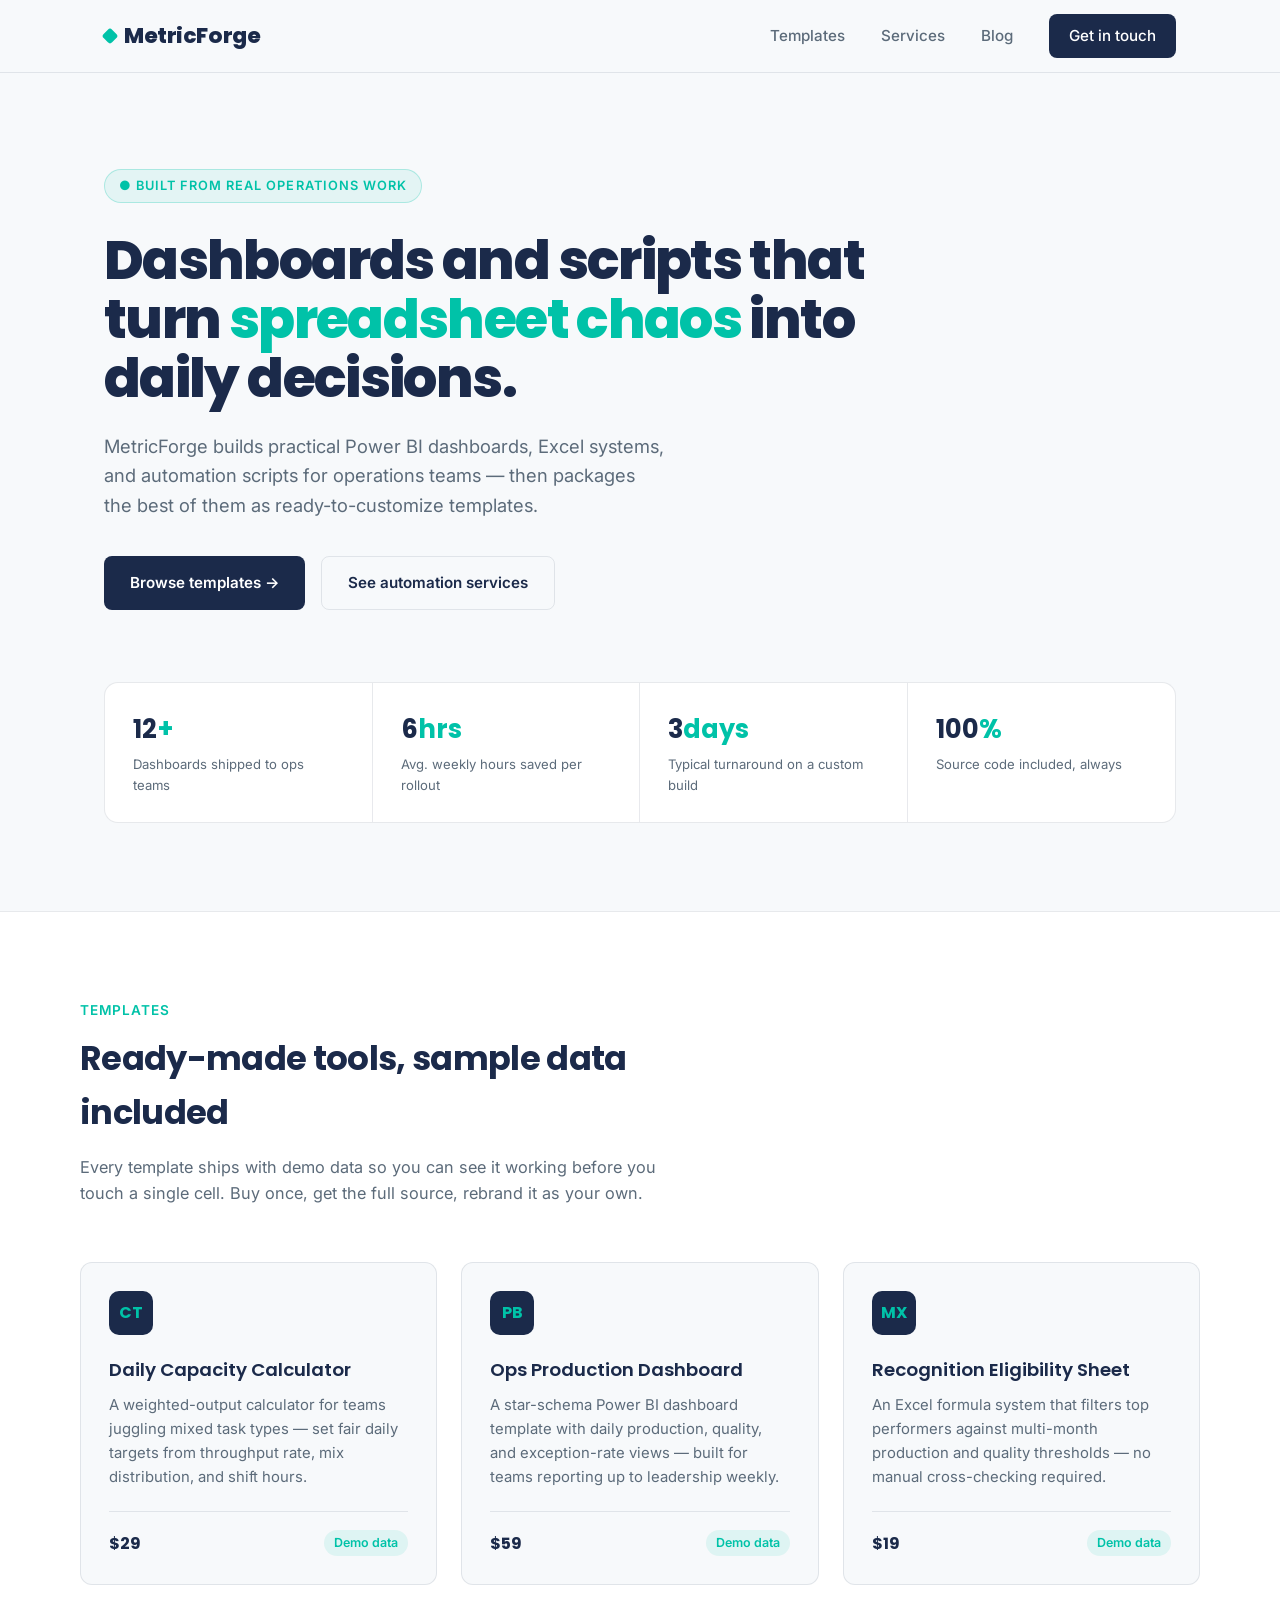
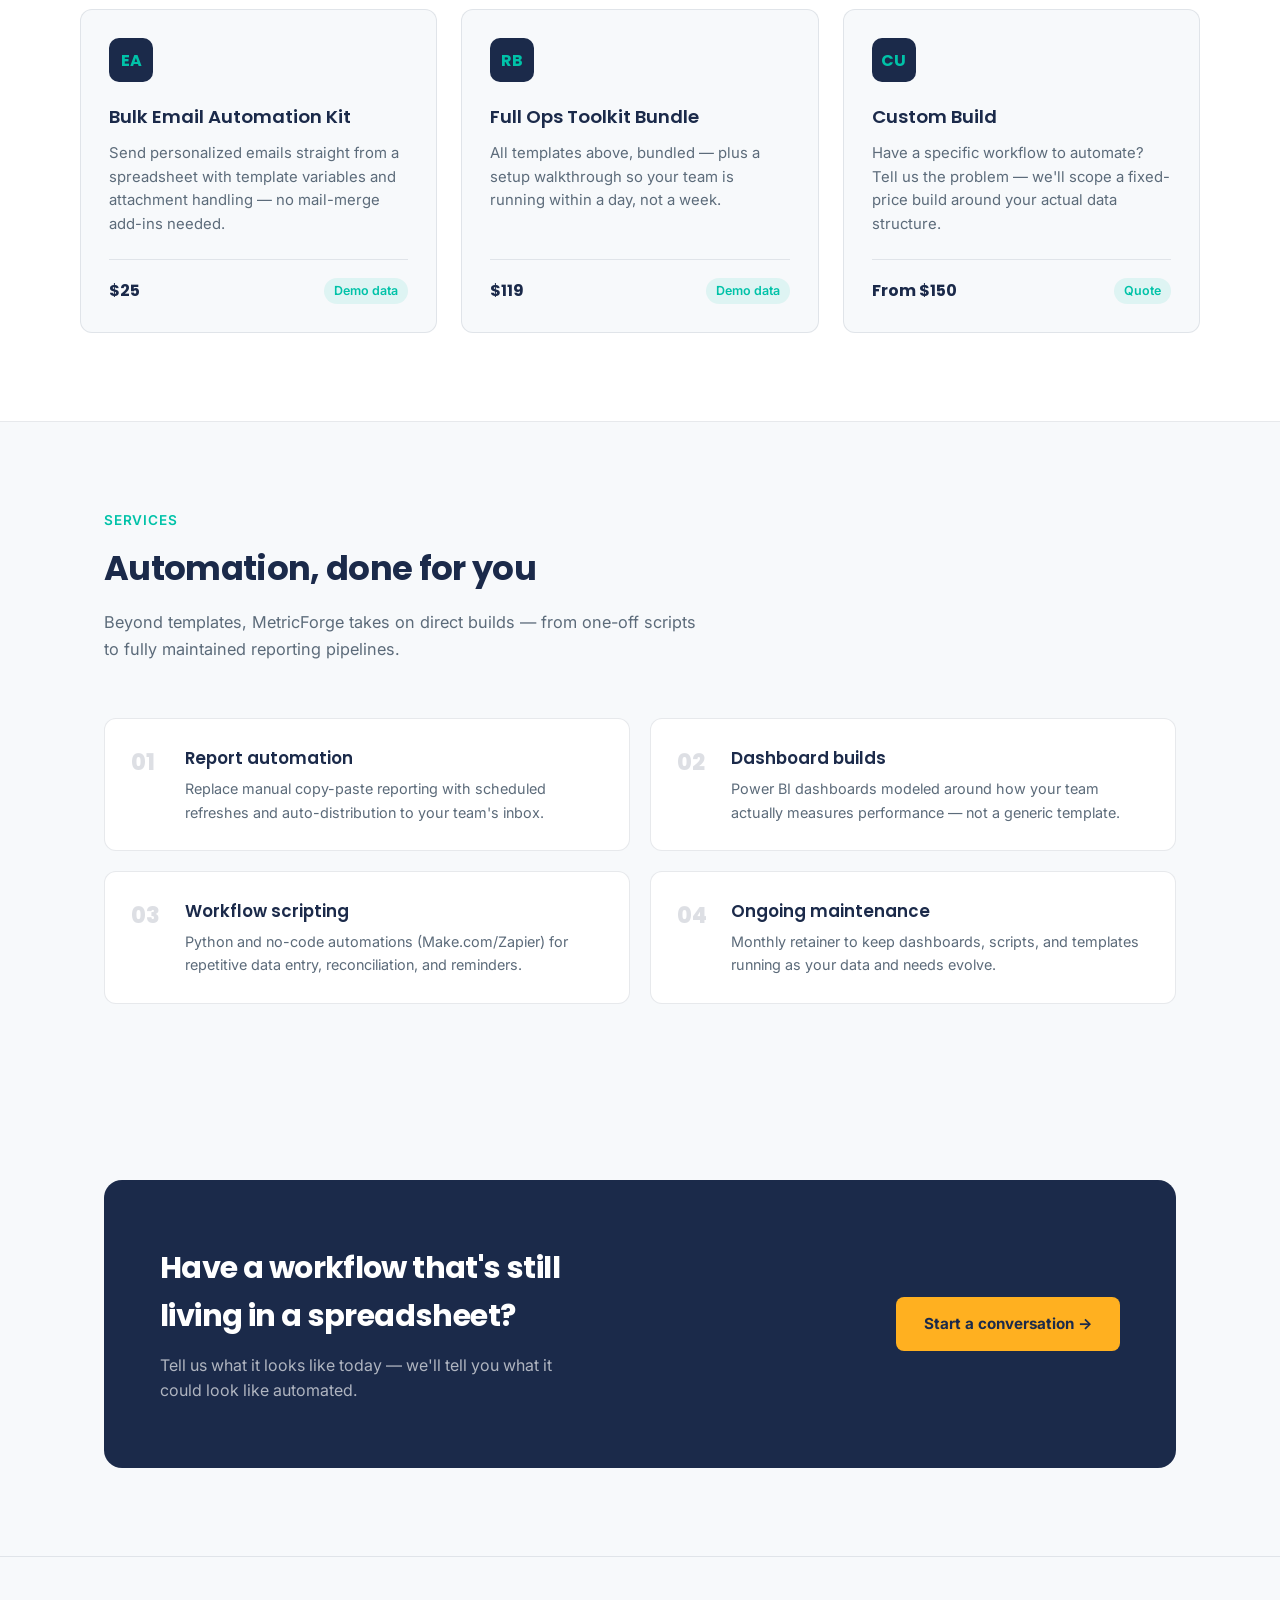
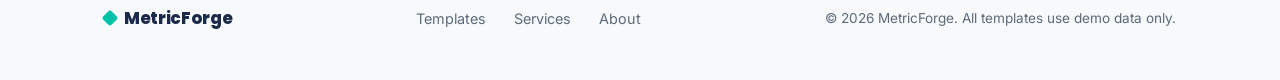
==== index.html @ 1b164b55 "Rename index-1.html to index.html" ====
<!DOCTYPE html>
<html lang="en">
<head>
<meta charset="UTF-8">
<meta name="viewport" content="width=device-width, initial-scale=1.0">
<title>MetricForge — Analytics Templates & Workflow Automation</title>
<link rel="preconnect" href="https://fonts.googleapis.com">
<link rel="preconnect" href="https://fonts.gstatic.com" crossorigin>
<link href="https://fonts.googleapis.com/css2?family=Poppins:wght@500;600;700;800&family=Inter:wght@400;500;600;700&display=swap" rel="stylesheet">
<style>
  :root{
    --navy:#1B2A4A;
    --teal:#00C2A8;
    --slate:#5C6B7A;
    --offwhite:#F7F9FB;
    --amber:#FFB020;
    --navy-80: rgba(27,42,74,0.85);
    --border: rgba(27,42,74,0.10);
  }
  *{box-sizing:border-box; margin:0; padding:0;}
  html{scroll-behavior:smooth;}
  body{
    font-family:'Inter', sans-serif;
    background:var(--offwhite);
    color:var(--navy);
    line-height:1.6;
    -webkit-font-smoothing:antialiased;
  }
  h1,h2,h3,.brand{font-family:'Poppins', sans-serif;}
  a{text-decoration:none; color:inherit;}
  .wrap{max-width:1120px; margin:0 auto; padding:0 24px;}

  /* NAV */
  nav{
    position:sticky; top:0; z-index:50;
    background:rgba(247,249,251,0.92);
    backdrop-filter:blur(8px);
    border-bottom:1px solid var(--border);
  }
  nav .wrap{display:flex; align-items:center; justify-content:space-between; height:72px;}
  .brand{font-weight:800; font-size:1.35rem; letter-spacing:-0.02em; color:var(--navy); display:flex; align-items:center; gap:8px;}
  .brand-mark{
    width:12px; height:12px; background:var(--teal); border-radius:3px;
    display:inline-block; transform:rotate(45deg);
  }
  .nav-links{display:flex; gap:36px; align-items:center;}
  .nav-links a{font-weight:500; font-size:0.95rem; color:var(--slate); transition:color .15s;}
  .nav-links a:hover{color:var(--navy);}
  .nav-cta{
    background:var(--navy); color:#fff !important; padding:10px 20px; border-radius:8px;
    font-weight:600; font-size:0.9rem;
  }

  /* HERO */
  header.hero{padding:96px 0 88px; position:relative; overflow:hidden;}
  .eyebrow{
    display:inline-flex; align-items:center; gap:8px;
    font-size:0.8rem; font-weight:600; letter-spacing:0.08em; text-transform:uppercase;
    color:var(--teal); background:rgba(0,194,168,0.08); border:1px solid rgba(0,194,168,0.25);
    padding:6px 14px; border-radius:999px; margin-bottom:28px;
  }
  .hero h1{
    font-size:3.4rem; font-weight:800; letter-spacing:-0.03em; line-height:1.08;
    max-width:820px; color:var(--navy);
  }
  .hero h1 span{color:var(--teal);}
  .hero p.lede{
    font-size:1.15rem; color:var(--slate); max-width:560px; margin-top:24px; font-weight:400;
  }
  .hero-actions{display:flex; gap:16px; margin-top:36px; flex-wrap:wrap;}
  .btn-primary{
    background:var(--navy); color:#fff; padding:14px 26px; border-radius:8px; font-weight:600;
    font-size:0.95rem; display:inline-flex; align-items:center; gap:8px; transition:transform .15s, box-shadow .15s;
  }
  .btn-primary:hover{transform:translateY(-1px); box-shadow:0 8px 20px rgba(27,42,74,0.18);}
  .btn-ghost{
    border:1.5px solid var(--border); color:var(--navy); padding:14px 26px; border-radius:8px;
    font-weight:600; font-size:0.95rem; transition:border-color .15s, background .15s;
  }
  .btn-ghost:hover{border-color:var(--navy); background:rgba(27,42,74,0.03);}

  /* metric strip - the signature element */
  .metric-strip{
    margin-top:72px; border:1px solid var(--border); border-radius:14px; background:#fff;
    display:grid; grid-template-columns:repeat(4,1fr); overflow:hidden;
  }
  .metric-cell{padding:26px 28px; border-right:1px solid var(--border);}
  .metric-cell:last-child{border-right:none;}
  .metric-cell .num{font-family:'Poppins'; font-weight:700; font-size:1.6rem; color:var(--navy);}
  .metric-cell .num .unit{color:var(--teal);}
  .metric-cell .label{font-size:0.82rem; color:var(--slate); margin-top:4px;}

  /* SECTION HEADERS */
  .section{padding:88px 0;}
  .section-head{max-width:600px; margin-bottom:56px;}
  .section-tag{color:var(--teal); font-weight:600; font-size:0.85rem; letter-spacing:0.06em; text-transform:uppercase;}
  .section-head h2{font-size:2.1rem; font-weight:700; letter-spacing:-0.02em; margin-top:10px; color:var(--navy);}
  .section-head p{color:var(--slate); margin-top:14px; font-size:1.02rem;}

  /* TEMPLATES GRID */
  .templates{background:#fff; border-top:1px solid var(--border); border-bottom:1px solid var(--border);}
  .card-grid{display:grid; grid-template-columns:repeat(3,1fr); gap:24px;}
  .card{
    border:1px solid var(--border); border-radius:12px; padding:28px; background:var(--offwhite);
    display:flex; flex-direction:column; height:100%; transition:border-color .15s, transform .15s;
  }
  .card:hover{border-color:var(--teal); transform:translateY(-3px);}
  .card-icon{
    width:44px; height:44px; border-radius:10px; background:var(--navy);
    display:flex; align-items:center; justify-content:center; margin-bottom:20px;
    font-family:'Poppins'; font-weight:700; color:var(--teal); font-size:1rem;
  }
  .card h3{font-size:1.15rem; font-weight:600; color:var(--navy); margin-bottom:10px;}
  .card p{color:var(--slate); font-size:0.93rem; flex-grow:1;}
  .card-footer{display:flex; align-items:center; justify-content:space-between; margin-top:22px; padding-top:18px; border-top:1px solid var(--border);}
  .price{font-family:'Poppins'; font-weight:700; color:var(--navy);}
  .tag-demo{font-size:0.78rem; color:var(--teal); font-weight:600; background:rgba(0,194,168,0.1); padding:3px 10px; border-radius:999px;}

  /* SERVICES */
  .services-grid{display:grid; grid-template-columns:1fr 1fr; gap:20px;}
  .service-row{
    display:flex; gap:20px; padding:26px; border:1px solid var(--border); border-radius:12px; background:#fff;
  }
  .service-num{font-family:'Poppins'; font-weight:800; font-size:1.4rem; color:rgba(27,42,74,0.15); min-width:34px;}
  .service-row h3{font-size:1.05rem; font-weight:600; margin-bottom:6px; color:var(--navy);}
  .service-row p{color:var(--slate); font-size:0.9rem;}

  /* CTA BAND */
  .cta-band{
    background:var(--navy); border-radius:18px; padding:64px 56px; display:flex;
    align-items:center; justify-content:space-between; gap:40px; flex-wrap:wrap;
  }
  .cta-band h2{color:#fff; font-size:1.9rem; font-weight:700; max-width:440px; letter-spacing:-0.02em;}
  .cta-band p{color:rgba(255,255,255,0.65); margin-top:12px; max-width:420px;}
  .btn-amber{
    background:var(--amber); color:var(--navy); padding:15px 28px; border-radius:8px; font-weight:700;
    font-size:0.95rem; white-space:nowrap;
  }

  footer{padding:48px 0; border-top:1px solid var(--border);}
  footer .wrap{display:flex; justify-content:space-between; align-items:center; flex-wrap:wrap; gap:16px;}
  footer .brand{font-size:1.05rem;}
  footer .foot-links{display:flex; gap:28px;}
  footer .foot-links a{color:var(--slate); font-size:0.9rem;}
  footer .copyright{color:var(--slate); font-size:0.85rem;}

  @media(max-width:860px){
    .hero h1{font-size:2.3rem;}
    .metric-strip{grid-template-columns:repeat(2,1fr);}
    .metric-cell:nth-child(2){border-right:none;}
    .card-grid{grid-template-columns:1fr;}
    .services-grid{grid-template-columns:1fr;}
    .cta-band{flex-direction:column; text-align:center; padding:48px 28px;}
  }
</style>
</head>
<body>

<nav>
  <div class="wrap">
    <a href="#" class="brand"><span class="brand-mark"></span>MetricForge</a>
    <div class="nav-links">
      <a href="#templates">Templates</a>
      <a href="#services">Services</a>
      <a href="blog.html">Blog</a>
      <a href="#contact" class="nav-cta">Get in touch</a>
    </div>
  </div>
</nav>

<header class="hero">
  <div class="wrap">
    <span class="eyebrow">● Built from real operations work</span>
    <h1>Dashboards and scripts that turn <span>spreadsheet chaos</span> into daily decisions.</h1>
    <p class="lede">MetricForge builds practical Power BI dashboards, Excel systems, and automation scripts for operations teams — then packages the best of them as ready-to-customize templates.</p>
    <div class="hero-actions">
      <a href="#templates" class="btn-primary">Browse templates →</a>
      <a href="#services" class="btn-ghost">See automation services</a>
    </div>

    <div class="metric-strip">
      <div class="metric-cell">
        <div class="num">12<span class="unit">+</span></div>
        <div class="label">Dashboards shipped to ops teams</div>
      </div>
      <div class="metric-cell">
        <div class="num">6<span class="unit">hrs</span></div>
        <div class="label">Avg. weekly hours saved per rollout</div>
      </div>
      <div class="metric-cell">
        <div class="num">3<span class="unit">days</span></div>
        <div class="label">Typical turnaround on a custom build</div>
      </div>
      <div class="metric-cell">
        <div class="num">100<span class="unit">%</span></div>
        <div class="label">Source code included, always</div>
      </div>
    </div>
  </div>
</header>

<section class="templates" id="templates">
  <div class="wrap section">
    <div class="section-head">
      <div class="section-tag">Templates</div>
      <h2>Ready-made tools, sample data included</h2>
      <p>Every template ships with demo data so you can see it working before you touch a single cell. Buy once, get the full source, rebrand it as your own.</p>
    </div>

    <div class="card-grid">
      <div class="card">
        <div class="card-icon">CT</div>
        <h3>Daily Capacity Calculator</h3>
        <p>A weighted-output calculator for teams juggling mixed task types — set fair daily targets from throughput rate, mix distribution, and shift hours.</p>
        <div class="card-footer">
          <span class="price">$29</span>
          <span class="tag-demo">Demo data</span>
        </div>
      </div>
      <div class="card">
        <div class="card-icon">PB</div>
        <h3>Ops Production Dashboard</h3>
        <p>A star-schema Power BI dashboard template with daily production, quality, and exception-rate views — built for teams reporting up to leadership weekly.</p>
        <div class="card-footer">
          <span class="price">$59</span>
          <span class="tag-demo">Demo data</span>
        </div>
      </div>
      <div class="card">
        <div class="card-icon">MX</div>
        <h3>Recognition Eligibility Sheet</h3>
        <p>An Excel formula system that filters top performers against multi-month production and quality thresholds — no manual cross-checking required.</p>
        <div class="card-footer">
          <span class="price">$19</span>
          <span class="tag-demo">Demo data</span>
        </div>
      </div>
      <div class="card">
        <div class="card-icon">EA</div>
        <h3>Bulk Email Automation Kit</h3>
        <p>Send personalized emails straight from a spreadsheet with template variables and attachment handling — no mail-merge add-ins needed.</p>
        <div class="card-footer">
          <span class="price">$25</span>
          <span class="tag-demo">Demo data</span>
        </div>
      </div>
      <div class="card">
        <div class="card-icon">RB</div>
        <h3>Full Ops Toolkit Bundle</h3>
        <p>All templates above, bundled — plus a setup walkthrough so your team is running within a day, not a week.</p>
        <div class="card-footer">
          <span class="price">$119</span>
          <span class="tag-demo">Demo data</span>
        </div>
      </div>
      <div class="card">
        <div class="card-icon">CU</div>
        <h3>Custom Build</h3>
        <p>Have a specific workflow to automate? Tell us the problem — we'll scope a fixed-price build around your actual data structure.</p>
        <div class="card-footer">
          <span class="price">From $150</span>
          <span class="tag-demo">Quote</span>
        </div>
      </div>
    </div>
  </div>
</section>

<section class="section" id="services">
  <div class="wrap">
    <div class="section-head">
      <div class="section-tag">Services</div>
      <h2>Automation, done for you</h2>
      <p>Beyond templates, MetricForge takes on direct builds — from one-off scripts to fully maintained reporting pipelines.</p>
    </div>
    <div class="services-grid">
      <div class="service-row">
        <div class="service-num">01</div>
        <div>
          <h3>Report automation</h3>
          <p>Replace manual copy-paste reporting with scheduled refreshes and auto-distribution to your team's inbox.</p>
        </div>
      </div>
      <div class="service-row">
        <div class="service-num">02</div>
        <div>
          <h3>Dashboard builds</h3>
          <p>Power BI dashboards modeled around how your team actually measures performance — not a generic template.</p>
        </div>
      </div>
      <div class="service-row">
        <div class="service-num">03</div>
        <div>
          <h3>Workflow scripting</h3>
          <p>Python and no-code automations (Make.com/Zapier) for repetitive data entry, reconciliation, and reminders.</p>
        </div>
      </div>
      <div class="service-row">
        <div class="service-num">04</div>
        <div>
          <h3>Ongoing maintenance</h3>
          <p>Monthly retainer to keep dashboards, scripts, and templates running as your data and needs evolve.</p>
        </div>
      </div>
    </div>
  </div>
</section>

<section class="section">
  <div class="wrap">
    <div class="cta-band">
      <div>
        <h2>Have a workflow that's still living in a spreadsheet?</h2>
        <p>Tell us what it looks like today — we'll tell you what it could look like automated.</p>
      </div>
      <a href="#contact" class="btn-amber">Start a conversation →</a>
    </div>
  </div>
</section>

<footer id="contact">
  <div class="wrap">
    <a href="#" class="brand"><span class="brand-mark"></span>MetricForge</a>
    <div class="foot-links">
      <a href="#templates">Templates</a>
      <a href="#services">Services</a>
      <a href="#about">About</a>
    </div>
    <div class="copyright">© 2026 MetricForge. All templates use demo data only.</div>
  </div>
</footer>

</body>
</html>
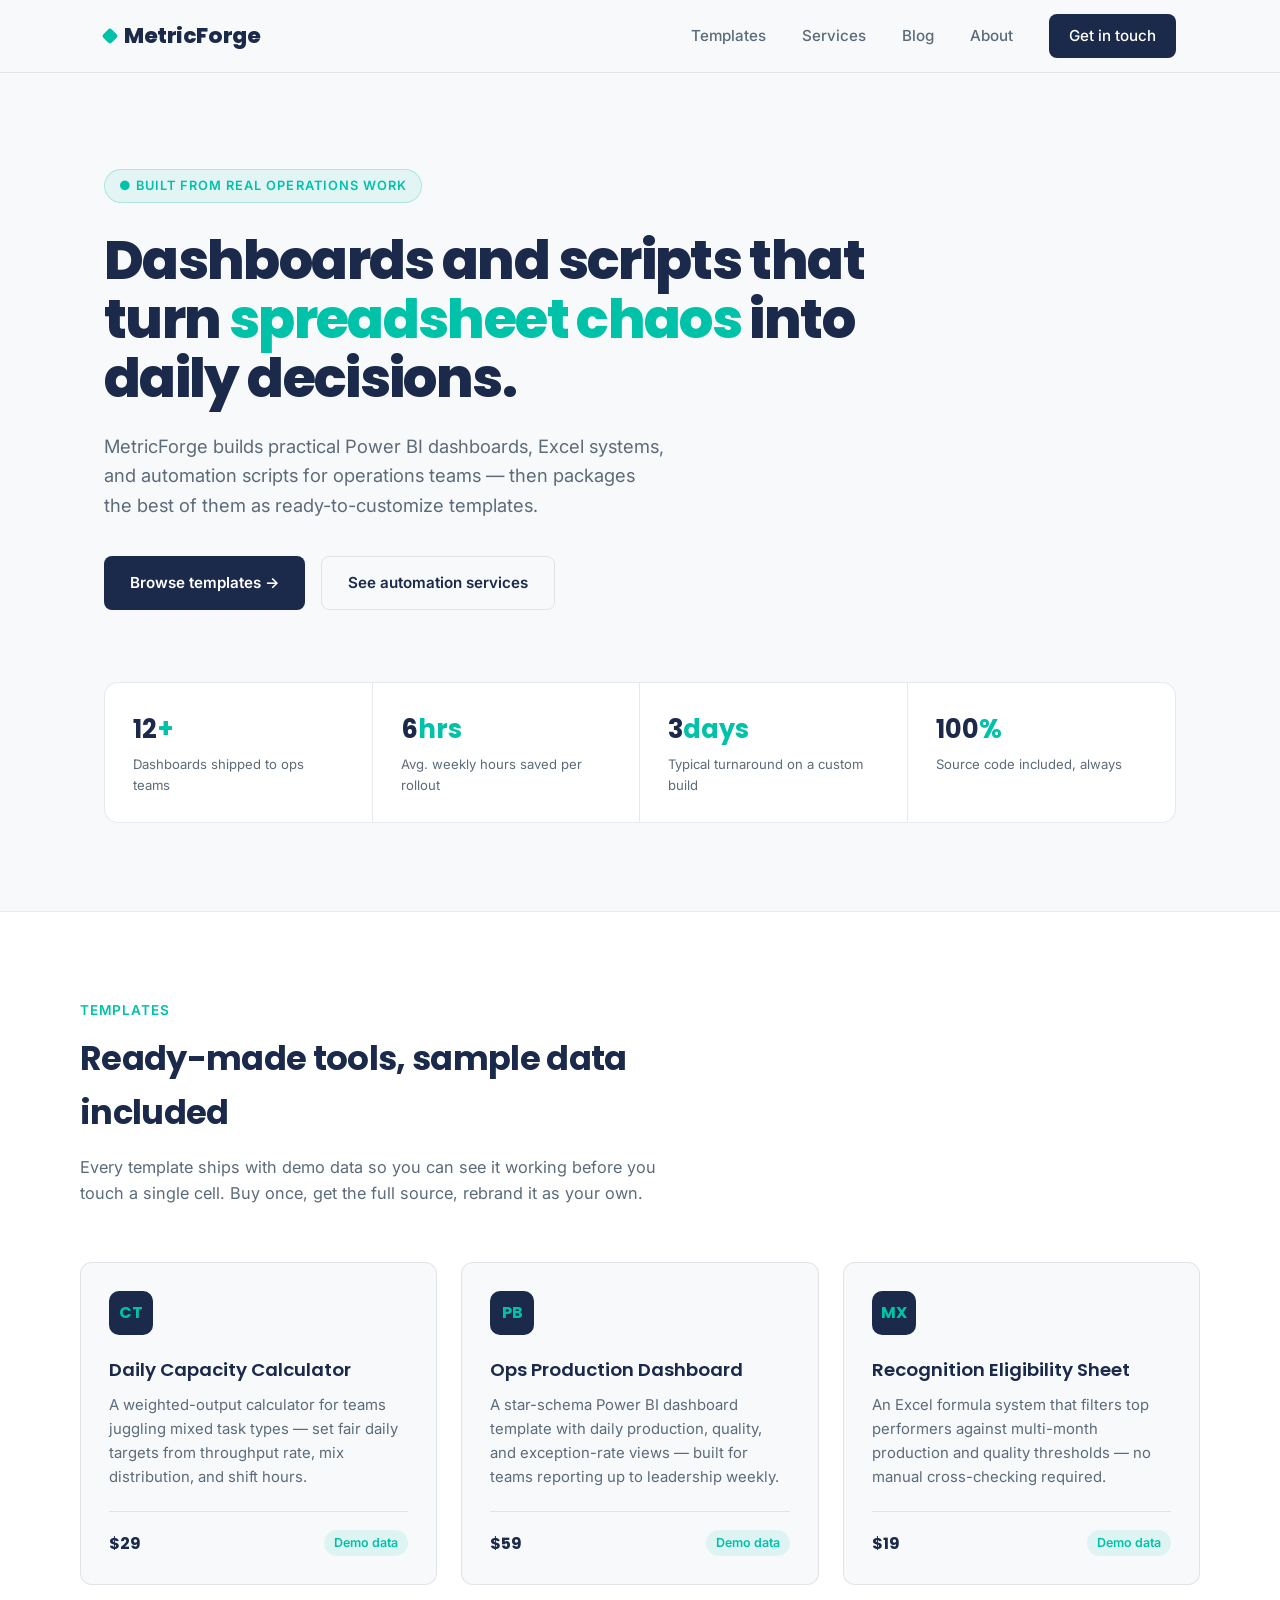
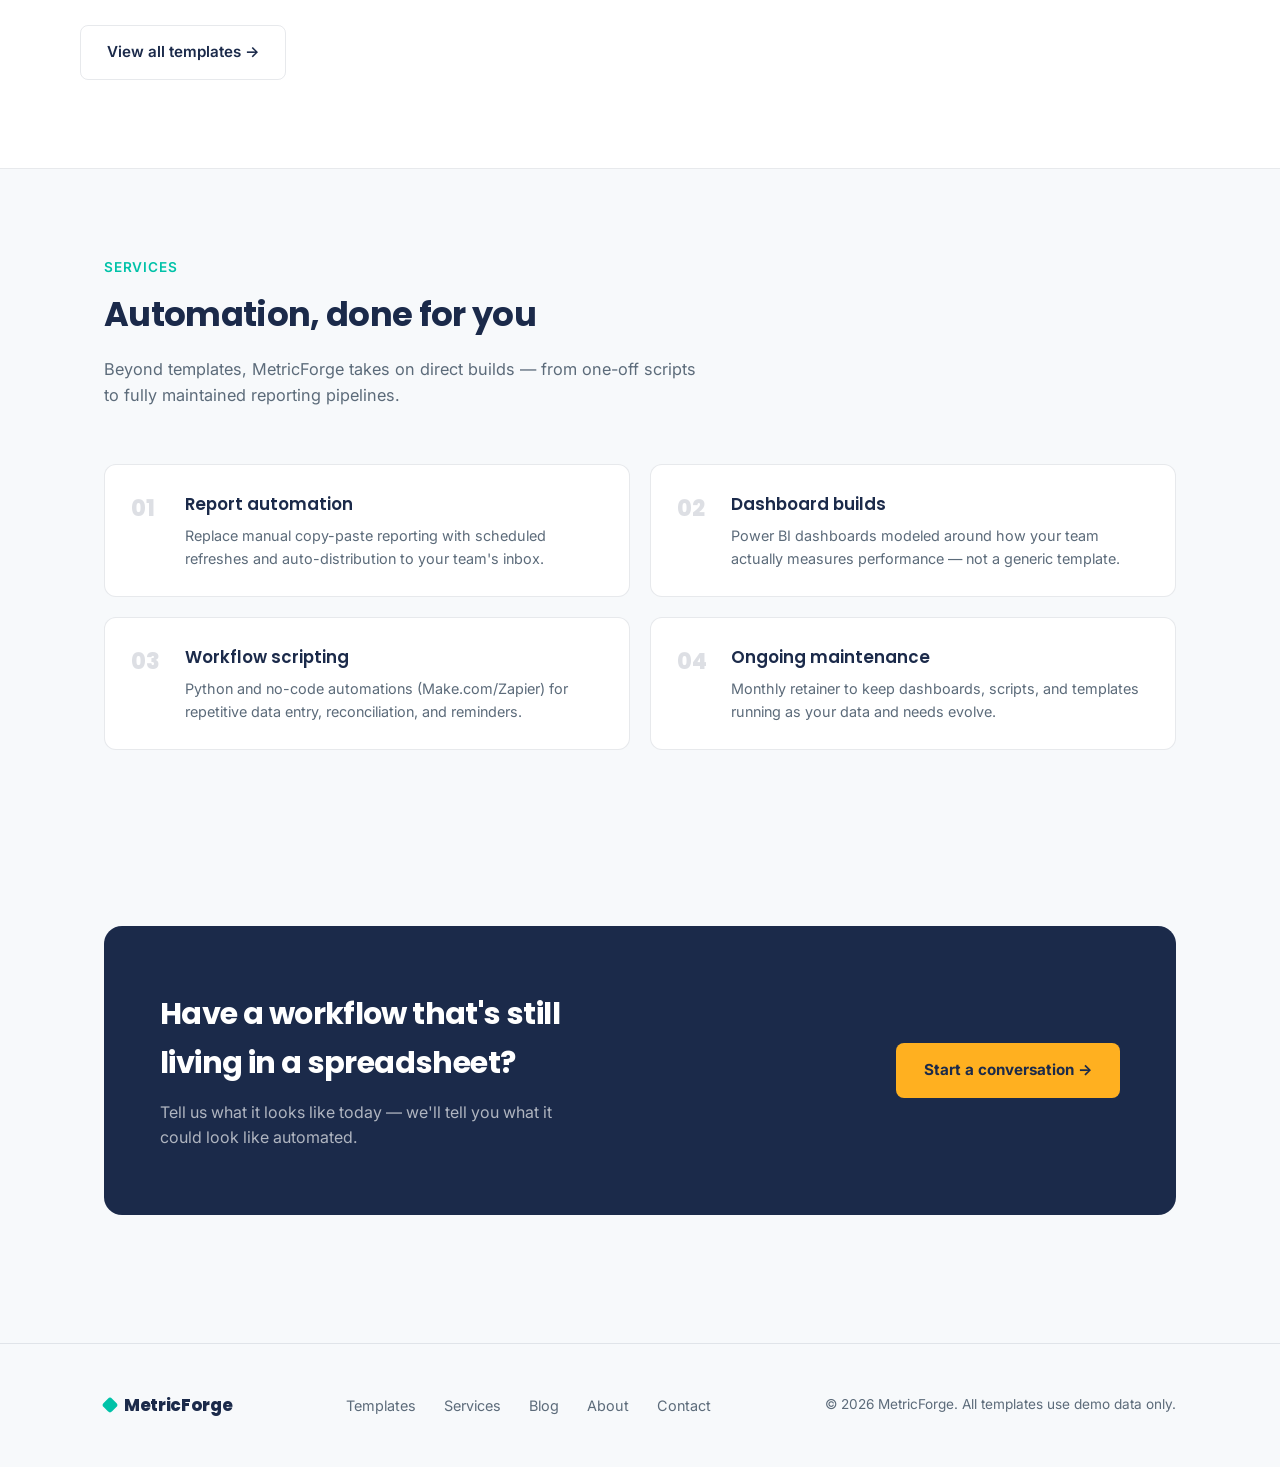
==== commit 4f710726: "Add files via upload" ====
--- a/index.html
+++ b/index.html
@@ -4,82 +4,17 @@
 <meta charset="UTF-8">
 <meta name="viewport" content="width=device-width, initial-scale=1.0">
 <title>MetricForge — Analytics Templates & Workflow Automation</title>
+<meta name="description" content="Practical Power BI dashboards, Excel systems, and automation scripts for operations teams — plus ready-to-customize templates with full source code.">
 <link rel="preconnect" href="https://fonts.googleapis.com">
 <link rel="preconnect" href="https://fonts.gstatic.com" crossorigin>
 <link href="https://fonts.googleapis.com/css2?family=Poppins:wght@500;600;700;800&family=Inter:wght@400;500;600;700&display=swap" rel="stylesheet">
+<link rel="stylesheet" href="style.css">
 <style>
-  :root{
-    --navy:#1B2A4A;
-    --teal:#00C2A8;
-    --slate:#5C6B7A;
-    --offwhite:#F7F9FB;
-    --amber:#FFB020;
-    --navy-80: rgba(27,42,74,0.85);
-    --border: rgba(27,42,74,0.10);
-  }
-  *{box-sizing:border-box; margin:0; padding:0;}
-  html{scroll-behavior:smooth;}
-  body{
-    font-family:'Inter', sans-serif;
-    background:var(--offwhite);
-    color:var(--navy);
-    line-height:1.6;
-    -webkit-font-smoothing:antialiased;
-  }
-  h1,h2,h3,.brand{font-family:'Poppins', sans-serif;}
-  a{text-decoration:none; color:inherit;}
-  .wrap{max-width:1120px; margin:0 auto; padding:0 24px;}
-
-  /* NAV */
-  nav{
-    position:sticky; top:0; z-index:50;
-    background:rgba(247,249,251,0.92);
-    backdrop-filter:blur(8px);
-    border-bottom:1px solid var(--border);
-  }
-  nav .wrap{display:flex; align-items:center; justify-content:space-between; height:72px;}
-  .brand{font-weight:800; font-size:1.35rem; letter-spacing:-0.02em; color:var(--navy); display:flex; align-items:center; gap:8px;}
-  .brand-mark{
-    width:12px; height:12px; background:var(--teal); border-radius:3px;
-    display:inline-block; transform:rotate(45deg);
-  }
-  .nav-links{display:flex; gap:36px; align-items:center;}
-  .nav-links a{font-weight:500; font-size:0.95rem; color:var(--slate); transition:color .15s;}
-  .nav-links a:hover{color:var(--navy);}
-  .nav-cta{
-    background:var(--navy); color:#fff !important; padding:10px 20px; border-radius:8px;
-    font-weight:600; font-size:0.9rem;
-  }
-
-  /* HERO */
   header.hero{padding:96px 0 88px; position:relative; overflow:hidden;}
-  .eyebrow{
-    display:inline-flex; align-items:center; gap:8px;
-    font-size:0.8rem; font-weight:600; letter-spacing:0.08em; text-transform:uppercase;
-    color:var(--teal); background:rgba(0,194,168,0.08); border:1px solid rgba(0,194,168,0.25);
-    padding:6px 14px; border-radius:999px; margin-bottom:28px;
-  }
-  .hero h1{
-    font-size:3.4rem; font-weight:800; letter-spacing:-0.03em; line-height:1.08;
-    max-width:820px; color:var(--navy);
-  }
+  .hero h1{font-size:3.4rem; font-weight:800; letter-spacing:-0.03em; line-height:1.08; max-width:820px; color:var(--navy);}
   .hero h1 span{color:var(--teal);}
-  .hero p.lede{
-    font-size:1.15rem; color:var(--slate); max-width:560px; margin-top:24px; font-weight:400;
-  }
+  .hero p.lede{font-size:1.15rem; color:var(--slate); max-width:560px; margin-top:24px;}
   .hero-actions{display:flex; gap:16px; margin-top:36px; flex-wrap:wrap;}
-  .btn-primary{
-    background:var(--navy); color:#fff; padding:14px 26px; border-radius:8px; font-weight:600;
-    font-size:0.95rem; display:inline-flex; align-items:center; gap:8px; transition:transform .15s, box-shadow .15s;
-  }
-  .btn-primary:hover{transform:translateY(-1px); box-shadow:0 8px 20px rgba(27,42,74,0.18);}
-  .btn-ghost{
-    border:1.5px solid var(--border); color:var(--navy); padding:14px 26px; border-radius:8px;
-    font-weight:600; font-size:0.95rem; transition:border-color .15s, background .15s;
-  }
-  .btn-ghost:hover{border-color:var(--navy); background:rgba(27,42,74,0.03);}
-
-  /* metric strip - the signature element */
   .metric-strip{
     margin-top:72px; border:1px solid var(--border); border-radius:14px; background:#fff;
     display:grid; grid-template-columns:repeat(4,1fr); overflow:hidden;
@@ -89,68 +24,18 @@
   .metric-cell .num{font-family:'Poppins'; font-weight:700; font-size:1.6rem; color:var(--navy);}
   .metric-cell .num .unit{color:var(--teal);}
   .metric-cell .label{font-size:0.82rem; color:var(--slate); margin-top:4px;}
-
-  /* SECTION HEADERS */
-  .section{padding:88px 0;}
-  .section-head{max-width:600px; margin-bottom:56px;}
-  .section-tag{color:var(--teal); font-weight:600; font-size:0.85rem; letter-spacing:0.06em; text-transform:uppercase;}
-  .section-head h2{font-size:2.1rem; font-weight:700; letter-spacing:-0.02em; margin-top:10px; color:var(--navy);}
-  .section-head p{color:var(--slate); margin-top:14px; font-size:1.02rem;}
-
-  /* TEMPLATES GRID */
-  .templates{background:#fff; border-top:1px solid var(--border); border-bottom:1px solid var(--border);}
-  .card-grid{display:grid; grid-template-columns:repeat(3,1fr); gap:24px;}
-  .card{
-    border:1px solid var(--border); border-radius:12px; padding:28px; background:var(--offwhite);
-    display:flex; flex-direction:column; height:100%; transition:border-color .15s, transform .15s;
-  }
-  .card:hover{border-color:var(--teal); transform:translateY(-3px);}
-  .card-icon{
-    width:44px; height:44px; border-radius:10px; background:var(--navy);
-    display:flex; align-items:center; justify-content:center; margin-bottom:20px;
-    font-family:'Poppins'; font-weight:700; color:var(--teal); font-size:1rem;
-  }
-  .card h3{font-size:1.15rem; font-weight:600; color:var(--navy); margin-bottom:10px;}
-  .card p{color:var(--slate); font-size:0.93rem; flex-grow:1;}
-  .card-footer{display:flex; align-items:center; justify-content:space-between; margin-top:22px; padding-top:18px; border-top:1px solid var(--border);}
-  .price{font-family:'Poppins'; font-weight:700; color:var(--navy);}
-  .tag-demo{font-size:0.78rem; color:var(--teal); font-weight:600; background:rgba(0,194,168,0.1); padding:3px 10px; border-radius:999px;}
-
-  /* SERVICES */
+  .templates-section{background:#fff; border-top:1px solid var(--border); border-bottom:1px solid var(--border);}
+  .templates-section .card{background:var(--offwhite);}
   .services-grid{display:grid; grid-template-columns:1fr 1fr; gap:20px;}
-  .service-row{
-    display:flex; gap:20px; padding:26px; border:1px solid var(--border); border-radius:12px; background:#fff;
-  }
+  .service-row{display:flex; gap:20px; padding:26px; border:1px solid var(--border); border-radius:12px; background:#fff;}
   .service-num{font-family:'Poppins'; font-weight:800; font-size:1.4rem; color:rgba(27,42,74,0.15); min-width:34px;}
   .service-row h3{font-size:1.05rem; font-weight:600; margin-bottom:6px; color:var(--navy);}
   .service-row p{color:var(--slate); font-size:0.9rem;}
-
-  /* CTA BAND */
-  .cta-band{
-    background:var(--navy); border-radius:18px; padding:64px 56px; display:flex;
-    align-items:center; justify-content:space-between; gap:40px; flex-wrap:wrap;
-  }
-  .cta-band h2{color:#fff; font-size:1.9rem; font-weight:700; max-width:440px; letter-spacing:-0.02em;}
-  .cta-band p{color:rgba(255,255,255,0.65); margin-top:12px; max-width:420px;}
-  .btn-amber{
-    background:var(--amber); color:var(--navy); padding:15px 28px; border-radius:8px; font-weight:700;
-    font-size:0.95rem; white-space:nowrap;
-  }
-
-  footer{padding:48px 0; border-top:1px solid var(--border);}
-  footer .wrap{display:flex; justify-content:space-between; align-items:center; flex-wrap:wrap; gap:16px;}
-  footer .brand{font-size:1.05rem;}
-  footer .foot-links{display:flex; gap:28px;}
-  footer .foot-links a{color:var(--slate); font-size:0.9rem;}
-  footer .copyright{color:var(--slate); font-size:0.85rem;}
-
   @media(max-width:860px){
     .hero h1{font-size:2.3rem;}
     .metric-strip{grid-template-columns:repeat(2,1fr);}
     .metric-cell:nth-child(2){border-right:none;}
-    .card-grid{grid-template-columns:1fr;}
     .services-grid{grid-template-columns:1fr;}
-    .cta-band{flex-direction:column; text-align:center; padding:48px 28px;}
   }
 </style>
 </head>
@@ -158,12 +43,13 @@
 
 <nav>
   <div class="wrap">
-    <a href="#" class="brand"><span class="brand-mark"></span>MetricForge</a>
+    <a href="index.html" class="brand"><span class="brand-mark"></span>MetricForge</a>
     <div class="nav-links">
-      <a href="#templates">Templates</a>
-      <a href="#services">Services</a>
+      <a href="templates.html">Templates</a>
+      <a href="services.html">Services</a>
       <a href="blog.html">Blog</a>
-      <a href="#contact" class="nav-cta">Get in touch</a>
+      <a href="about.html">About</a>
+      <a href="contact.html" class="nav-cta">Get in touch</a>
     </div>
   </div>
 </nav>
@@ -174,8 +60,8 @@
     <h1>Dashboards and scripts that turn <span>spreadsheet chaos</span> into daily decisions.</h1>
     <p class="lede">MetricForge builds practical Power BI dashboards, Excel systems, and automation scripts for operations teams — then packages the best of them as ready-to-customize templates.</p>
     <div class="hero-actions">
-      <a href="#templates" class="btn-primary">Browse templates →</a>
-      <a href="#services" class="btn-ghost">See automation services</a>
+      <a href="templates.html" class="btn-primary">Browse templates →</a>
+      <a href="services.html" class="btn-ghost">See automation services</a>
     </div>
 
     <div class="metric-strip">
@@ -199,7 +85,7 @@
   </div>
 </header>
 
-<section class="templates" id="templates">
+<section class="templates-section">
   <div class="wrap section">
     <div class="section-head">
       <div class="section-tag">Templates</div>
@@ -235,38 +121,14 @@
           <span class="tag-demo">Demo data</span>
         </div>
       </div>
-      <div class="card">
-        <div class="card-icon">EA</div>
-        <h3>Bulk Email Automation Kit</h3>
-        <p>Send personalized emails straight from a spreadsheet with template variables and attachment handling — no mail-merge add-ins needed.</p>
-        <div class="card-footer">
-          <span class="price">$25</span>
-          <span class="tag-demo">Demo data</span>
-        </div>
-      </div>
-      <div class="card">
-        <div class="card-icon">RB</div>
-        <h3>Full Ops Toolkit Bundle</h3>
-        <p>All templates above, bundled — plus a setup walkthrough so your team is running within a day, not a week.</p>
-        <div class="card-footer">
-          <span class="price">$119</span>
-          <span class="tag-demo">Demo data</span>
-        </div>
-      </div>
-      <div class="card">
-        <div class="card-icon">CU</div>
-        <h3>Custom Build</h3>
-        <p>Have a specific workflow to automate? Tell us the problem — we'll scope a fixed-price build around your actual data structure.</p>
-        <div class="card-footer">
-          <span class="price">From $150</span>
-          <span class="tag-demo">Quote</span>
-        </div>
-      </div>
+    </div>
+    <div style="margin-top:40px;">
+      <a href="templates.html" class="btn-ghost">View all templates →</a>
     </div>
   </div>
 </section>
 
-<section class="section" id="services">
+<section class="section">
   <div class="wrap">
     <div class="section-head">
       <div class="section-tag">Services</div>
@@ -313,18 +175,20 @@
         <h2>Have a workflow that's still living in a spreadsheet?</h2>
         <p>Tell us what it looks like today — we'll tell you what it could look like automated.</p>
       </div>
-      <a href="#contact" class="btn-amber">Start a conversation →</a>
+      <a href="contact.html" class="btn-amber">Start a conversation →</a>
     </div>
   </div>
 </section>
 
-<footer id="contact">
+<footer>
   <div class="wrap">
-    <a href="#" class="brand"><span class="brand-mark"></span>MetricForge</a>
+    <a href="index.html" class="brand"><span class="brand-mark"></span>MetricForge</a>
     <div class="foot-links">
-      <a href="#templates">Templates</a>
-      <a href="#services">Services</a>
-      <a href="#about">About</a>
+      <a href="templates.html">Templates</a>
+      <a href="services.html">Services</a>
+      <a href="blog.html">Blog</a>
+      <a href="about.html">About</a>
+      <a href="contact.html">Contact</a>
     </div>
     <div class="copyright">© 2026 MetricForge. All templates use demo data only.</div>
   </div>
--- a/style.css
+++ b/style.css
@@ -0,0 +1,123 @@
+/* ============ MetricForge Brand System ============ */
+:root{
+  --navy:#1B2A4A;
+  --teal:#00C2A8;
+  --slate:#5C6B7A;
+  --offwhite:#F7F9FB;
+  --amber:#FFB020;
+  --border: rgba(27,42,74,0.10);
+}
+*{box-sizing:border-box; margin:0; padding:0;}
+html{scroll-behavior:smooth;}
+body{
+  font-family:'Inter', sans-serif;
+  background:var(--offwhite);
+  color:var(--navy);
+  line-height:1.6;
+  -webkit-font-smoothing:antialiased;
+}
+h1,h2,h3,.brand{font-family:'Poppins', sans-serif;}
+a{text-decoration:none; color:inherit;}
+.wrap{max-width:1120px; margin:0 auto; padding:0 24px;}
+
+/* ---------- NAV ---------- */
+nav{
+  position:sticky; top:0; z-index:50;
+  background:rgba(247,249,251,0.92);
+  backdrop-filter:blur(8px);
+  border-bottom:1px solid var(--border);
+}
+nav .wrap{display:flex; align-items:center; justify-content:space-between; height:72px;}
+.brand{font-weight:800; font-size:1.35rem; letter-spacing:-0.02em; color:var(--navy); display:flex; align-items:center; gap:8px;}
+.brand-mark{width:12px; height:12px; background:var(--teal); border-radius:3px; display:inline-block; transform:rotate(45deg);}
+.nav-links{display:flex; gap:36px; align-items:center;}
+.nav-links a{font-weight:500; font-size:0.95rem; color:var(--slate); transition:color .15s;}
+.nav-links a:hover{color:var(--navy);}
+.nav-links a.active{color:var(--navy); font-weight:600;}
+.nav-cta{background:var(--navy); color:#fff !important; padding:10px 20px; border-radius:8px; font-weight:600; font-size:0.9rem;}
+
+/* ---------- SHARED ELEMENTS ---------- */
+.eyebrow{
+  display:inline-flex; align-items:center; gap:8px;
+  font-size:0.8rem; font-weight:600; letter-spacing:0.08em; text-transform:uppercase;
+  color:var(--teal); background:rgba(0,194,168,0.08); border:1px solid rgba(0,194,168,0.25);
+  padding:6px 14px; border-radius:999px; margin-bottom:28px;
+}
+.btn-primary{
+  background:var(--navy); color:#fff; padding:14px 26px; border-radius:8px; font-weight:600;
+  font-size:0.95rem; display:inline-flex; align-items:center; gap:8px; transition:transform .15s, box-shadow .15s;
+}
+.btn-primary:hover{transform:translateY(-1px); box-shadow:0 8px 20px rgba(27,42,74,0.18);}
+.btn-ghost{
+  border:1.5px solid var(--border); color:var(--navy); padding:14px 26px; border-radius:8px;
+  font-weight:600; font-size:0.95rem; transition:border-color .15s, background .15s; display:inline-flex;
+}
+.btn-ghost:hover{border-color:var(--navy); background:rgba(27,42,74,0.03);}
+.btn-amber{
+  background:var(--amber); color:var(--navy); padding:15px 28px; border-radius:8px; font-weight:700;
+  font-size:0.95rem; white-space:nowrap; display:inline-flex; border:none; cursor:pointer;
+}
+
+.section{padding:88px 0;}
+.section-head{max-width:600px; margin-bottom:56px;}
+.section-tag{color:var(--teal); font-weight:600; font-size:0.85rem; letter-spacing:0.06em; text-transform:uppercase;}
+.section-head h2{font-size:2.1rem; font-weight:700; letter-spacing:-0.02em; margin-top:10px; color:var(--navy);}
+.section-head p{color:var(--slate); margin-top:14px; font-size:1.02rem;}
+
+.page-head{padding:72px 0 48px;}
+.page-head h1{font-size:2.6rem; font-weight:800; letter-spacing:-0.03em; max-width:680px; color:var(--navy);}
+.page-head p{color:var(--slate); max-width:560px; margin-top:16px; font-size:1.05rem;}
+
+/* ---------- CARDS ---------- */
+.card-grid{display:grid; grid-template-columns:repeat(3,1fr); gap:24px;}
+.card{
+  border:1px solid var(--border); border-radius:12px; padding:28px; background:#fff;
+  display:flex; flex-direction:column; height:100%; transition:border-color .15s, transform .15s;
+}
+.card:hover{border-color:var(--teal); transform:translateY(-3px);}
+.card-icon{
+  width:44px; height:44px; border-radius:10px; background:var(--navy);
+  display:flex; align-items:center; justify-content:center; margin-bottom:20px;
+  font-family:'Poppins'; font-weight:700; color:var(--teal); font-size:1rem;
+}
+.card h3{font-size:1.15rem; font-weight:600; color:var(--navy); margin-bottom:10px;}
+.card p{color:var(--slate); font-size:0.93rem; flex-grow:1;}
+.card-footer{display:flex; align-items:center; justify-content:space-between; margin-top:22px; padding-top:18px; border-top:1px solid var(--border);}
+.price{font-family:'Poppins'; font-weight:700; color:var(--navy);}
+.tag-demo{font-size:0.78rem; color:var(--teal); font-weight:600; background:rgba(0,194,168,0.1); padding:3px 10px; border-radius:999px;}
+
+/* ---------- CTA BAND ---------- */
+.cta-band{
+  background:var(--navy); border-radius:18px; padding:64px 56px; display:flex;
+  align-items:center; justify-content:space-between; gap:40px; flex-wrap:wrap;
+}
+.cta-band h2{color:#fff; font-size:1.9rem; font-weight:700; max-width:440px; letter-spacing:-0.02em;}
+.cta-band p{color:rgba(255,255,255,0.65); margin-top:12px; max-width:420px;}
+
+/* ---------- FORMS ---------- */
+.form-field{margin-bottom:20px;}
+.form-field label{display:block; font-weight:600; font-size:0.88rem; margin-bottom:8px; color:var(--navy);}
+.form-field input, .form-field textarea, .form-field select{
+  width:100%; padding:13px 16px; border-radius:8px; border:1px solid var(--border);
+  font-family:'Inter'; font-size:0.92rem; background:#fff; color:var(--navy);
+}
+.form-field input:focus, .form-field textarea:focus, .form-field select:focus{
+  outline:2px solid var(--teal); border-color:transparent;
+}
+
+/* ---------- FOOTER ---------- */
+footer{padding:48px 0; border-top:1px solid var(--border); margin-top:40px;}
+footer .wrap{display:flex; justify-content:space-between; align-items:center; flex-wrap:wrap; gap:16px;}
+footer .brand{font-size:1.05rem;}
+footer .foot-links{display:flex; gap:28px;}
+footer .foot-links a{color:var(--slate); font-size:0.9rem;}
+footer .copyright{color:var(--slate); font-size:0.85rem;}
+
+/* ---------- RESPONSIVE ---------- */
+@media(max-width:860px){
+  .page-head h1{font-size:2rem;}
+  .card-grid{grid-template-columns:1fr;}
+  .cta-band{flex-direction:column; text-align:center; padding:48px 28px;}
+  .nav-links{gap:18px;}
+  .nav-links a:not(.nav-cta){font-size:0.85rem;}
+}
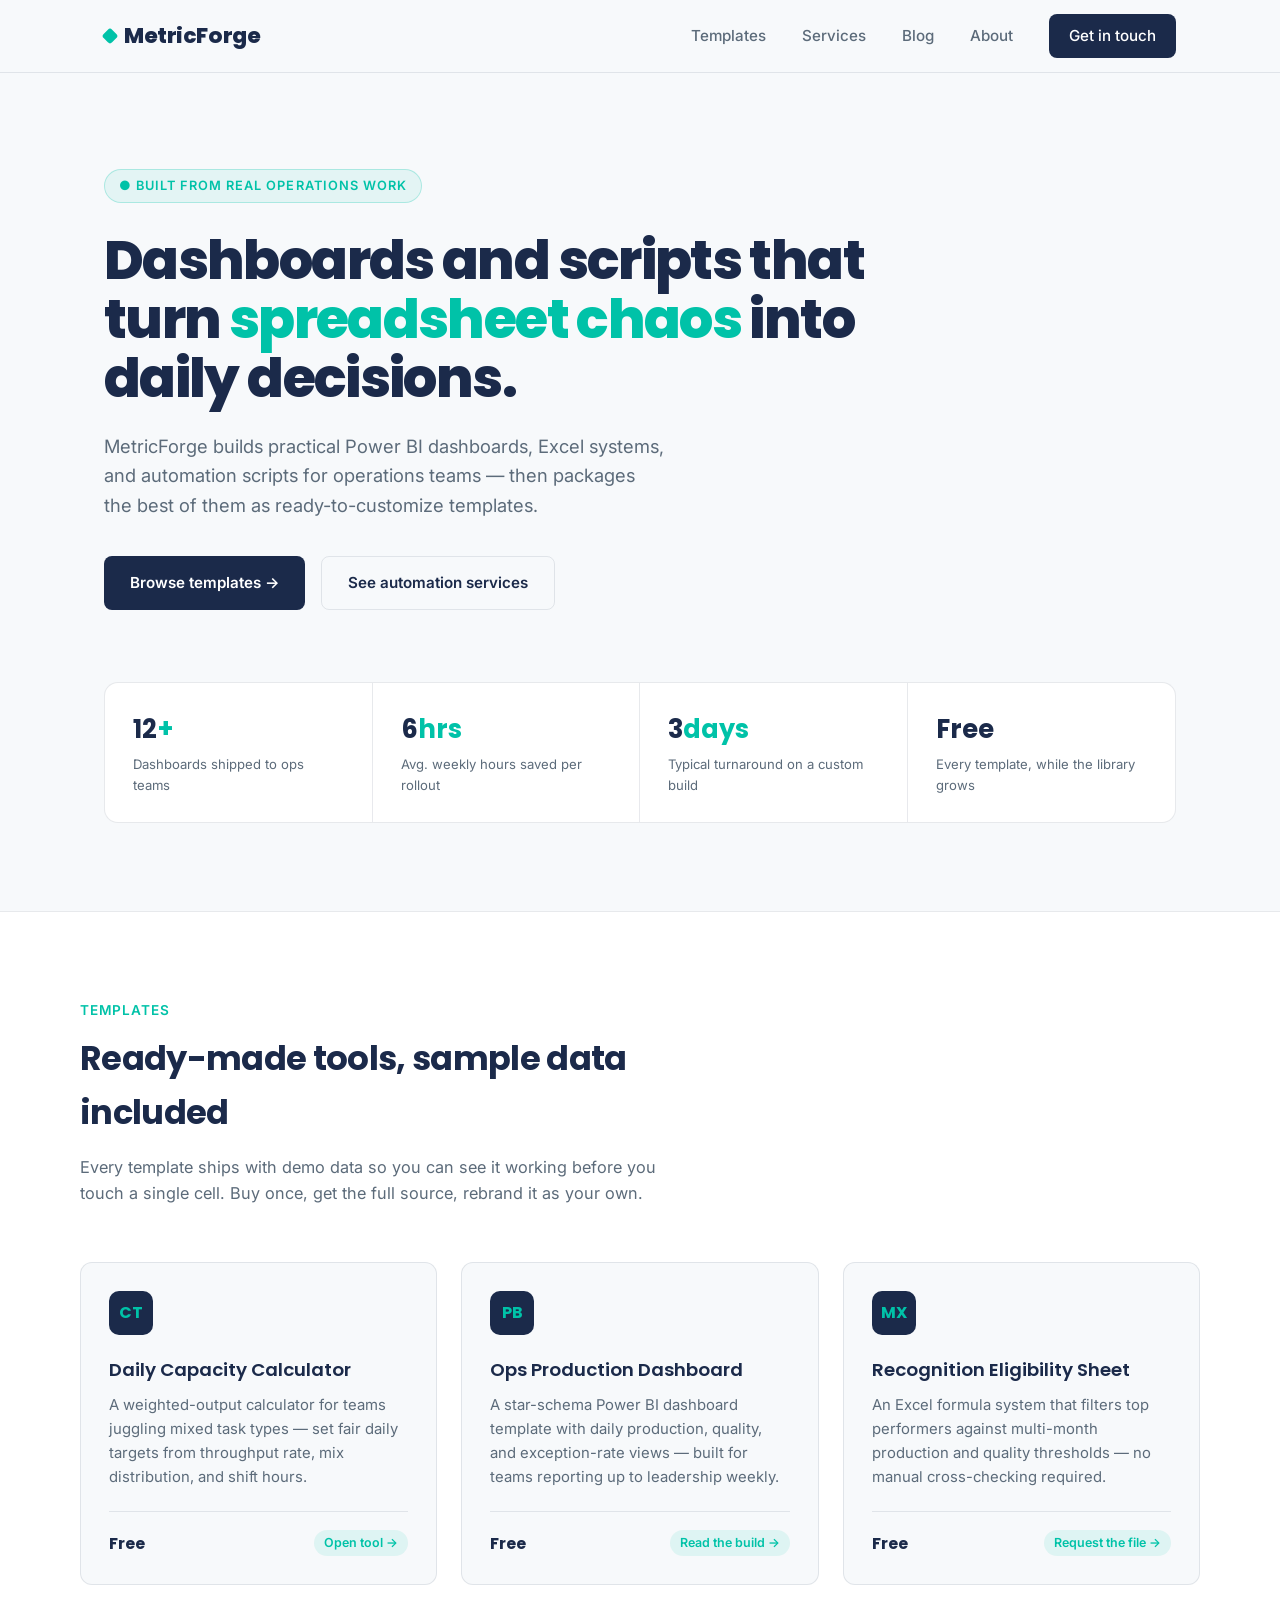
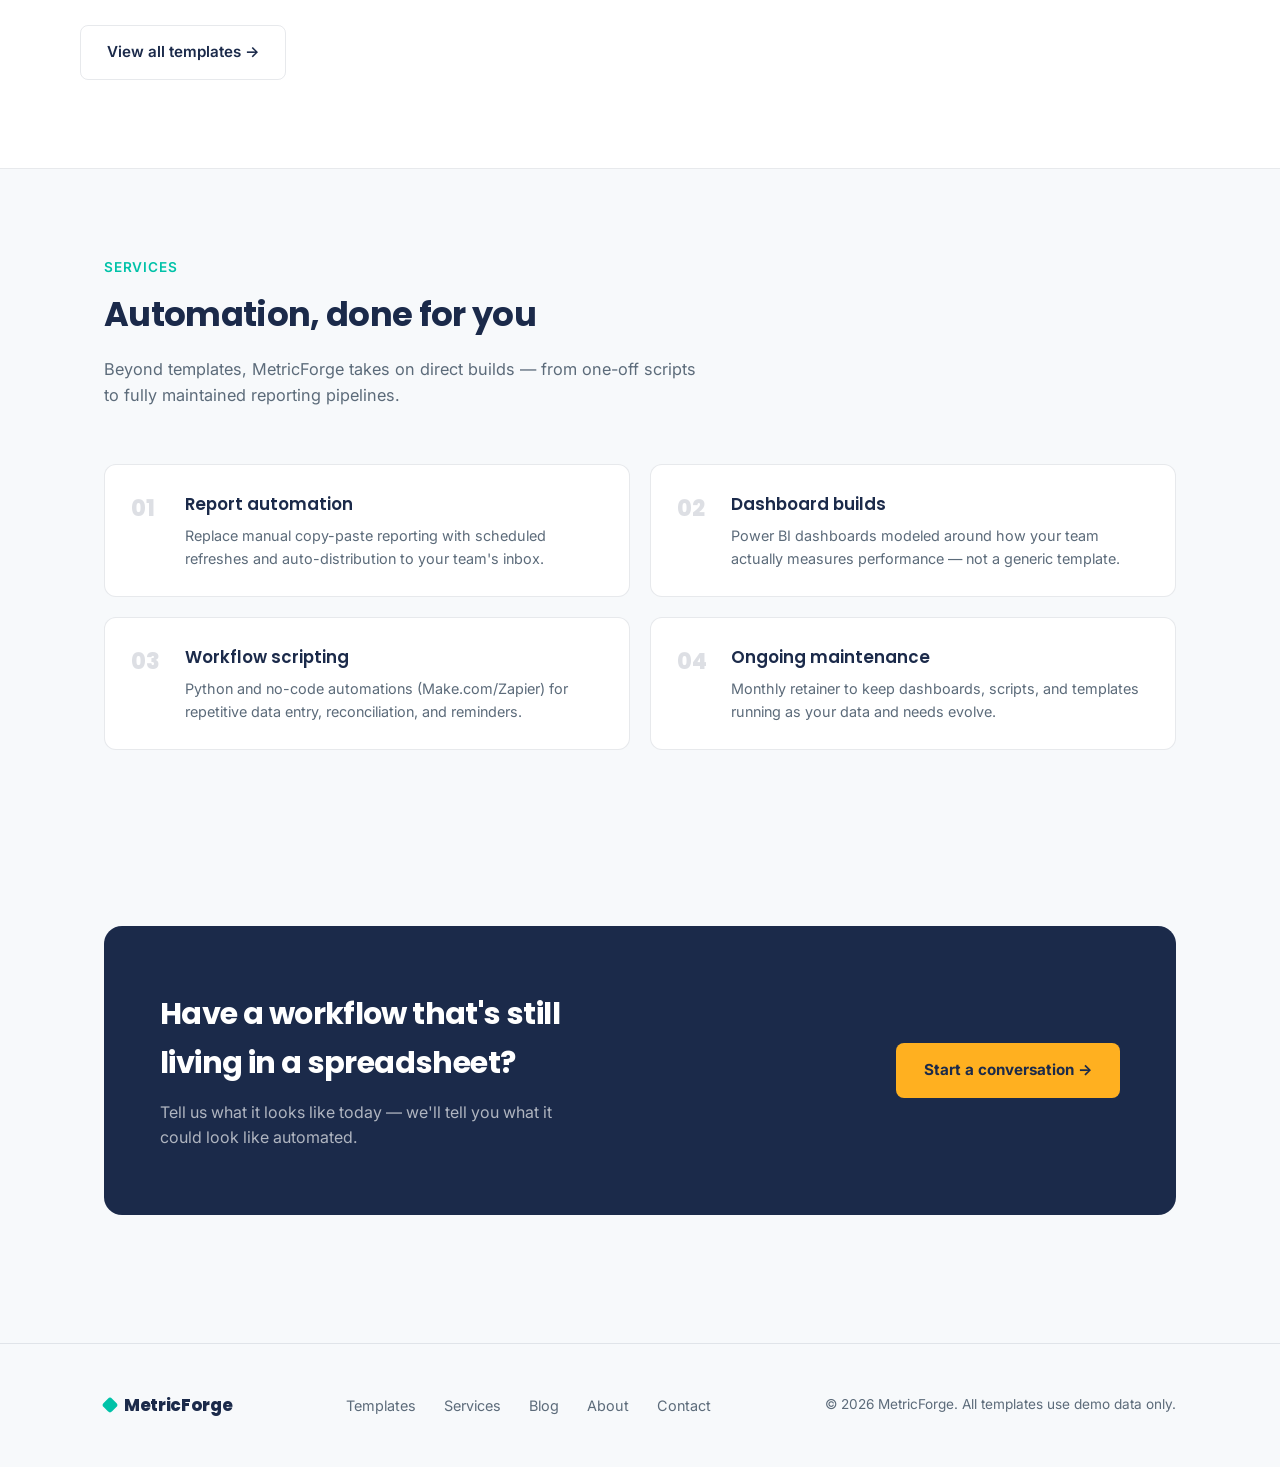
==== commit 52fe3b1e: "Add files via upload" ====
--- a/index.html
+++ b/index.html
@@ -78,8 +78,8 @@
         <div class="label">Typical turnaround on a custom build</div>
       </div>
       <div class="metric-cell">
-        <div class="num">100<span class="unit">%</span></div>
-        <div class="label">Source code included, always</div>
+        <div class="num">Free<span class="unit"></span></div>
+        <div class="label">Every template, while the library grows</div>
       </div>
     </div>
   </div>
@@ -99,8 +99,8 @@
         <h3>Daily Capacity Calculator</h3>
         <p>A weighted-output calculator for teams juggling mixed task types — set fair daily targets from throughput rate, mix distribution, and shift hours.</p>
         <div class="card-footer">
-          <span class="price">$29</span>
-          <span class="tag-demo">Demo data</span>
+          <span class="price">Free</span>
+          <a href="templates/daily-capacity-calculator.html" class="tag-demo">Open tool →</a>
         </div>
       </div>
       <div class="card">
@@ -108,8 +108,8 @@
         <h3>Ops Production Dashboard</h3>
         <p>A star-schema Power BI dashboard template with daily production, quality, and exception-rate views — built for teams reporting up to leadership weekly.</p>
         <div class="card-footer">
-          <span class="price">$59</span>
-          <span class="tag-demo">Demo data</span>
+          <span class="price">Free</span>
+          <a href="posts/star-schema-basics.html" class="tag-demo">Read the build →</a>
         </div>
       </div>
       <div class="card">
@@ -117,8 +117,8 @@
         <h3>Recognition Eligibility Sheet</h3>
         <p>An Excel formula system that filters top performers against multi-month production and quality thresholds — no manual cross-checking required.</p>
         <div class="card-footer">
-          <span class="price">$19</span>
-          <span class="tag-demo">Demo data</span>
+          <span class="price">Free</span>
+          <a href="contact.html" class="tag-demo">Request the file →</a>
         </div>
       </div>
     </div>
